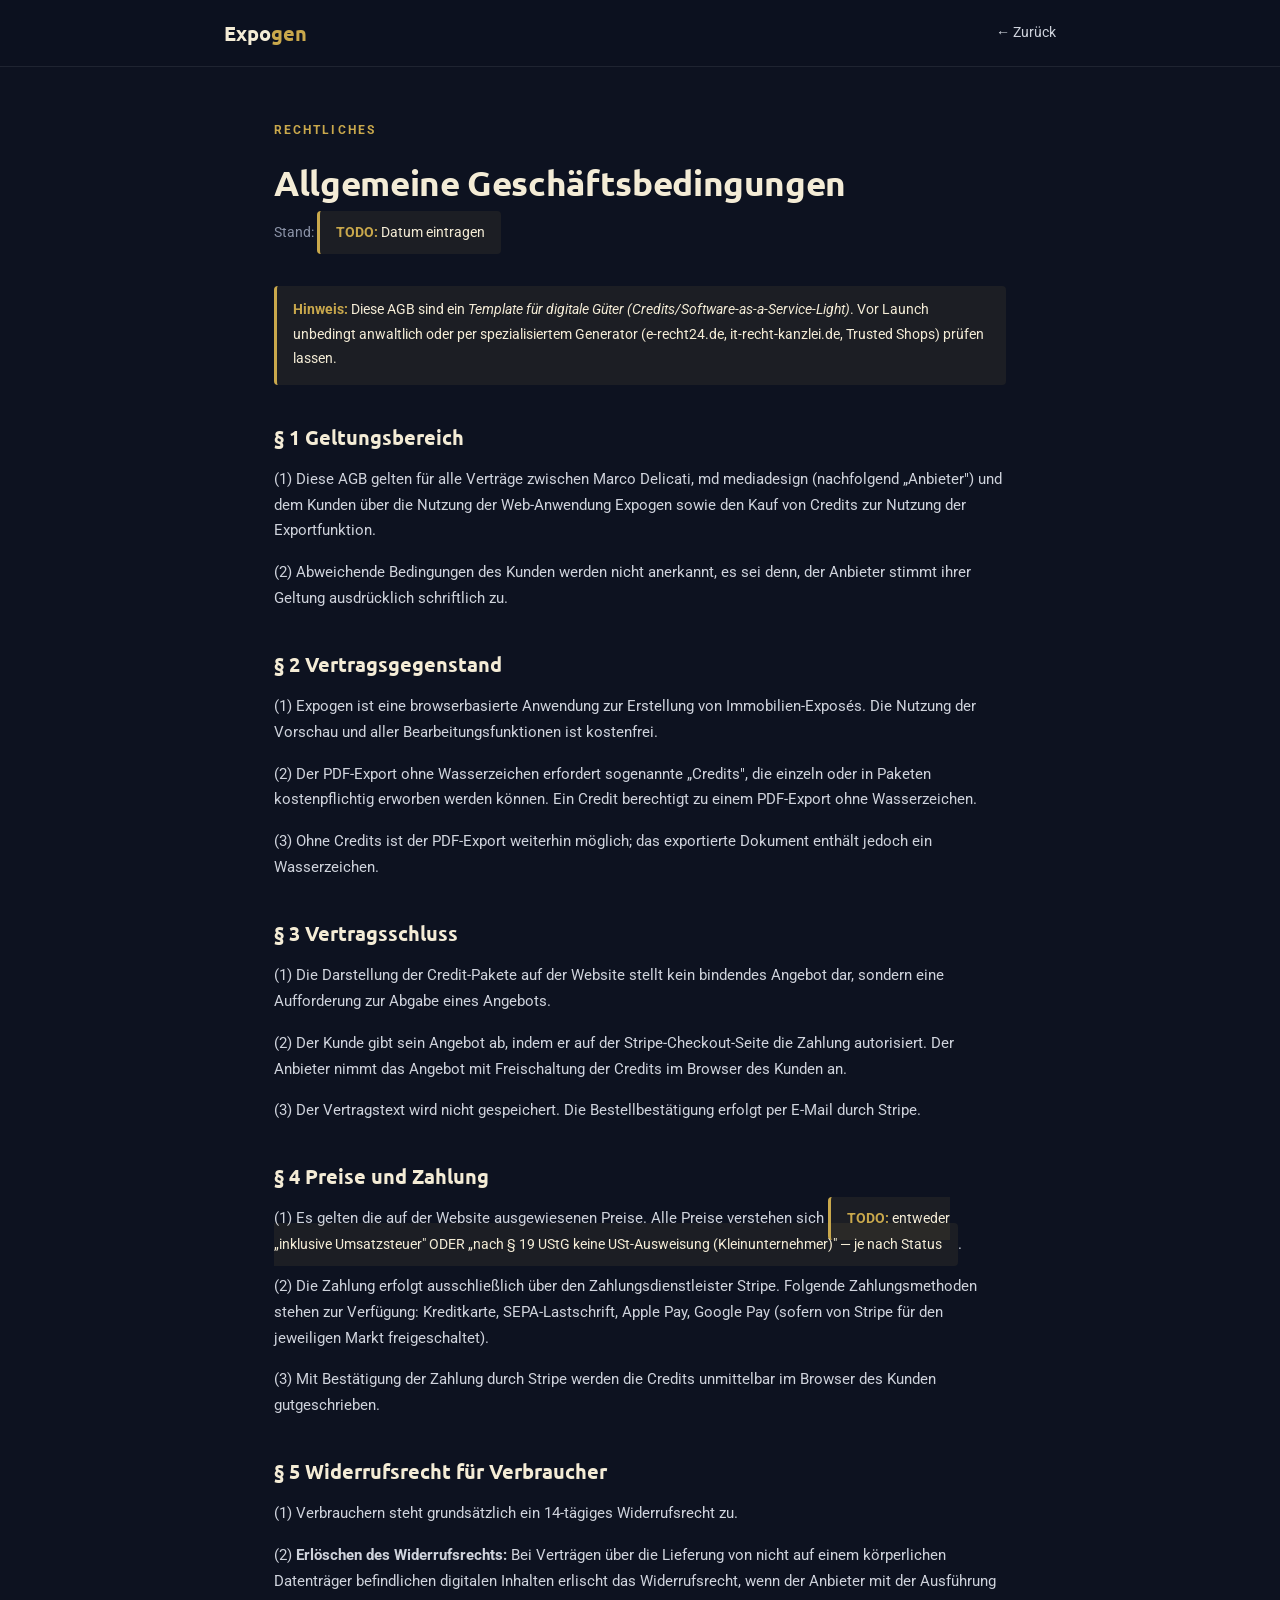
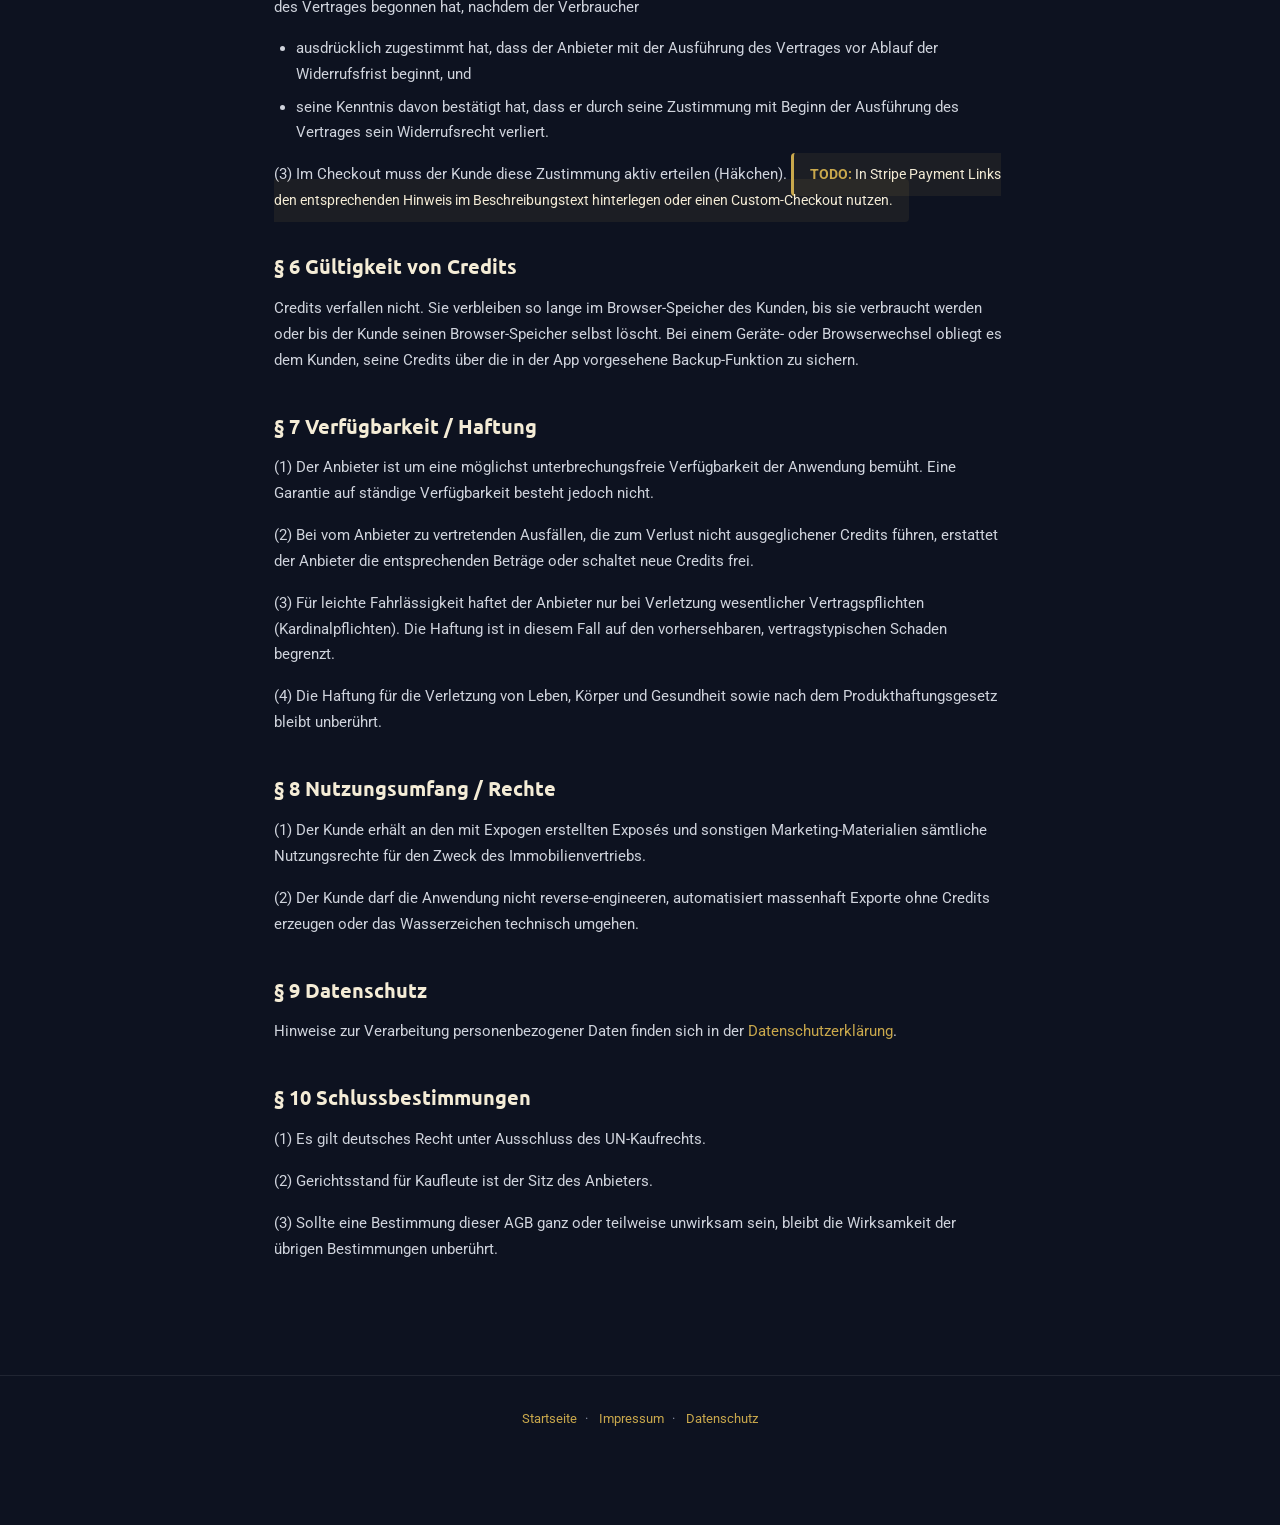
==== agb.html @ 683b7d7d "Add public-facing site: landing page + legal pages (Launch-Plan Aufgaben 5 + 6) - marketing.html: He" ====
<!DOCTYPE html>
<html lang="de">
<head>
<meta charset="UTF-8">
<meta name="viewport" content="width=device-width,initial-scale=1">
<title>Allgemeine Geschäftsbedingungen – Expogen</title>
<meta name="robots" content="index, follow">
<link rel="preconnect" href="https://fonts.googleapis.com">
<link href="https://fonts.googleapis.com/css2?family=Roboto:wght@300;400;500;700&family=Ubuntu:wght@400;500;700&display=swap" rel="stylesheet">
<link rel="stylesheet" href="legal.css">
</head>
<body>

<header class="nav">
  <div class="nav-inner">
    <a href="marketing.html" class="brand">Expo<span>gen</span></a>
    <a href="marketing.html" class="nav-back">← Zurück</a>
  </div>
</header>

<main class="wrap">
  <div class="kicker">Rechtliches</div>
  <h1>Allgemeine Geschäftsbedingungen</h1>
  <p class="updated">Stand: <span class="todo"><strong>TODO:</strong> Datum eintragen</span></p>

  <div class="todo"><strong>Hinweis:</strong> Diese AGB sind ein <em>Template für digitale Güter (Credits/Software-as-a-Service-Light)</em>. Vor Launch unbedingt anwaltlich oder per spezialisiertem Generator (e-recht24.de, it-recht-kanzlei.de, Trusted Shops) prüfen lassen.</div>

  <h2>§ 1 Geltungsbereich</h2>
  <p>(1) Diese AGB gelten für alle Verträge zwischen Marco Delicati, md mediadesign (nachfolgend „Anbieter") und dem Kunden über die Nutzung der Web-Anwendung Expogen sowie den Kauf von Credits zur Nutzung der Exportfunktion.</p>
  <p>(2) Abweichende Bedingungen des Kunden werden nicht anerkannt, es sei denn, der Anbieter stimmt ihrer Geltung ausdrücklich schriftlich zu.</p>

  <h2>§ 2 Vertragsgegenstand</h2>
  <p>(1) Expogen ist eine browserbasierte Anwendung zur Erstellung von Immobilien-Exposés. Die Nutzung der Vorschau und aller Bearbeitungsfunktionen ist kostenfrei.</p>
  <p>(2) Der PDF-Export ohne Wasserzeichen erfordert sogenannte „Credits", die einzeln oder in Paketen kostenpflichtig erworben werden können. Ein Credit berechtigt zu einem PDF-Export ohne Wasserzeichen.</p>
  <p>(3) Ohne Credits ist der PDF-Export weiterhin möglich; das exportierte Dokument enthält jedoch ein Wasserzeichen.</p>

  <h2>§ 3 Vertragsschluss</h2>
  <p>(1) Die Darstellung der Credit-Pakete auf der Website stellt kein bindendes Angebot dar, sondern eine Aufforderung zur Abgabe eines Angebots.</p>
  <p>(2) Der Kunde gibt sein Angebot ab, indem er auf der Stripe-Checkout-Seite die Zahlung autorisiert. Der Anbieter nimmt das Angebot mit Freischaltung der Credits im Browser des Kunden an.</p>
  <p>(3) Der Vertragstext wird nicht gespeichert. Die Bestellbestätigung erfolgt per E-Mail durch Stripe.</p>

  <h2>§ 4 Preise und Zahlung</h2>
  <p>(1) Es gelten die auf der Website ausgewiesenen Preise. Alle Preise verstehen sich <span class="todo"><strong>TODO:</strong> entweder „inklusive Umsatzsteuer" ODER „nach § 19 UStG keine USt-Ausweisung (Kleinunternehmer)" — je nach Status</span>.</p>
  <p>(2) Die Zahlung erfolgt ausschließlich über den Zahlungsdienstleister Stripe. Folgende Zahlungsmethoden stehen zur Verfügung: Kreditkarte, SEPA-Lastschrift, Apple Pay, Google Pay (sofern von Stripe für den jeweiligen Markt freigeschaltet).</p>
  <p>(3) Mit Bestätigung der Zahlung durch Stripe werden die Credits unmittelbar im Browser des Kunden gutgeschrieben.</p>

  <h2>§ 5 Widerrufsrecht für Verbraucher</h2>
  <p>(1) Verbrauchern steht grundsätzlich ein 14-tägiges Widerrufsrecht zu.</p>
  <p>(2) <strong>Erlöschen des Widerrufsrechts:</strong> Bei Verträgen über die Lieferung von nicht auf einem körperlichen Datenträger befindlichen digitalen Inhalten erlischt das Widerrufsrecht, wenn der Anbieter mit der Ausführung des Vertrages begonnen hat, nachdem der Verbraucher</p>
  <ul>
    <li>ausdrücklich zugestimmt hat, dass der Anbieter mit der Ausführung des Vertrages vor Ablauf der Widerrufsfrist beginnt, und</li>
    <li>seine Kenntnis davon bestätigt hat, dass er durch seine Zustimmung mit Beginn der Ausführung des Vertrages sein Widerrufsrecht verliert.</li>
  </ul>
  <p>(3) Im Checkout muss der Kunde diese Zustimmung aktiv erteilen (Häkchen). <span class="todo"><strong>TODO:</strong> In Stripe Payment Links den entsprechenden Hinweis im Beschreibungstext hinterlegen oder einen Custom-Checkout nutzen.</span></p>

  <h2>§ 6 Gültigkeit von Credits</h2>
  <p>Credits verfallen nicht. Sie verbleiben so lange im Browser-Speicher des Kunden, bis sie verbraucht werden oder bis der Kunde seinen Browser-Speicher selbst löscht. Bei einem Geräte- oder Browserwechsel obliegt es dem Kunden, seine Credits über die in der App vorgesehene Backup-Funktion zu sichern.</p>

  <h2>§ 7 Verfügbarkeit / Haftung</h2>
  <p>(1) Der Anbieter ist um eine möglichst unterbrechungsfreie Verfügbarkeit der Anwendung bemüht. Eine Garantie auf ständige Verfügbarkeit besteht jedoch nicht.</p>
  <p>(2) Bei vom Anbieter zu vertretenden Ausfällen, die zum Verlust nicht ausgeglichener Credits führen, erstattet der Anbieter die entsprechenden Beträge oder schaltet neue Credits frei.</p>
  <p>(3) Für leichte Fahrlässigkeit haftet der Anbieter nur bei Verletzung wesentlicher Vertragspflichten (Kardinalpflichten). Die Haftung ist in diesem Fall auf den vorhersehbaren, vertragstypischen Schaden begrenzt.</p>
  <p>(4) Die Haftung für die Verletzung von Leben, Körper und Gesundheit sowie nach dem Produkthaftungsgesetz bleibt unberührt.</p>

  <h2>§ 8 Nutzungsumfang / Rechte</h2>
  <p>(1) Der Kunde erhält an den mit Expogen erstellten Exposés und sonstigen Marketing-Materialien sämtliche Nutzungsrechte für den Zweck des Immobilienvertriebs.</p>
  <p>(2) Der Kunde darf die Anwendung nicht reverse-engineeren, automatisiert massenhaft Exporte ohne Credits erzeugen oder das Wasserzeichen technisch umgehen.</p>

  <h2>§ 9 Datenschutz</h2>
  <p>Hinweise zur Verarbeitung personenbezogener Daten finden sich in der <a href="datenschutz.html">Datenschutzerklärung</a>.</p>

  <h2>§ 10 Schlussbestimmungen</h2>
  <p>(1) Es gilt deutsches Recht unter Ausschluss des UN-Kaufrechts.</p>
  <p>(2) Gerichtsstand für Kaufleute ist der Sitz des Anbieters.</p>
  <p>(3) Sollte eine Bestimmung dieser AGB ganz oder teilweise unwirksam sein, bleibt die Wirksamkeit der übrigen Bestimmungen unberührt.</p>
</main>

<footer>
  <a href="marketing.html">Startseite</a>·
  <a href="impressum.html">Impressum</a>·
  <a href="datenschutz.html">Datenschutz</a>
</footer>

</body>
</html>
---- legal.css ----
:root{
  --navy:#0d1220;
  --navy2:#141b30;
  --gold:#c9a84c;
  --cream:#f4ecd6;
  --text:#cfd3dc;
  --muted:#8b93a7;
  --border:rgba(255,255,255,.08);
}
*{box-sizing:border-box;margin:0;padding:0}
body{font-family:'Roboto',sans-serif;background:var(--navy);color:var(--text);line-height:1.7;-webkit-font-smoothing:antialiased;padding-bottom:4rem}
a{color:var(--gold);text-decoration:none}
a:hover{text-decoration:underline}
.nav{position:sticky;top:0;z-index:10;background:rgba(13,18,32,.85);backdrop-filter:blur(12px);border-bottom:1px solid var(--border)}
.nav-inner{display:flex;align-items:center;justify-content:space-between;padding:1rem 1.5rem;max-width:880px;margin:0 auto}
.brand{font-family:'Ubuntu',sans-serif;font-weight:700;font-size:1.25rem;color:var(--cream)}
.brand span{color:var(--gold)}
.nav-back{font-size:.88rem;color:var(--text)}
.wrap{max-width:780px;margin:0 auto;padding:3rem 1.5rem}
h1{font-family:'Ubuntu',sans-serif;font-size:clamp(1.7rem,3.5vw,2.2rem);color:var(--cream);margin-bottom:.5rem;letter-spacing:-.01em}
.kicker{display:inline-block;font-size:.72rem;letter-spacing:.18em;text-transform:uppercase;color:var(--gold);font-weight:700;margin-bottom:.8rem}
.updated{color:var(--muted);font-size:.85rem;margin-bottom:2.5rem}
h2{font-family:'Ubuntu',sans-serif;color:var(--cream);font-size:1.25rem;margin:2.2rem 0 .8rem;font-weight:700}
h3{font-family:'Ubuntu',sans-serif;color:var(--cream);font-size:1rem;margin:1.6rem 0 .6rem;font-weight:700}
p, ul{margin-bottom:1rem;font-size:.95rem}
ul{padding-left:1.4rem}
li{margin-bottom:.4rem}
.todo{background:rgba(201,168,76,.08);border-left:3px solid var(--gold);padding:.8rem 1rem;border-radius:4px;color:var(--cream);font-size:.9rem;margin:1rem 0}
.todo strong{color:var(--gold)}
footer{padding:2rem 0;border-top:1px solid var(--border);text-align:center;font-size:.8rem;color:var(--muted);margin-top:3rem}
footer a{margin:0 .5rem}
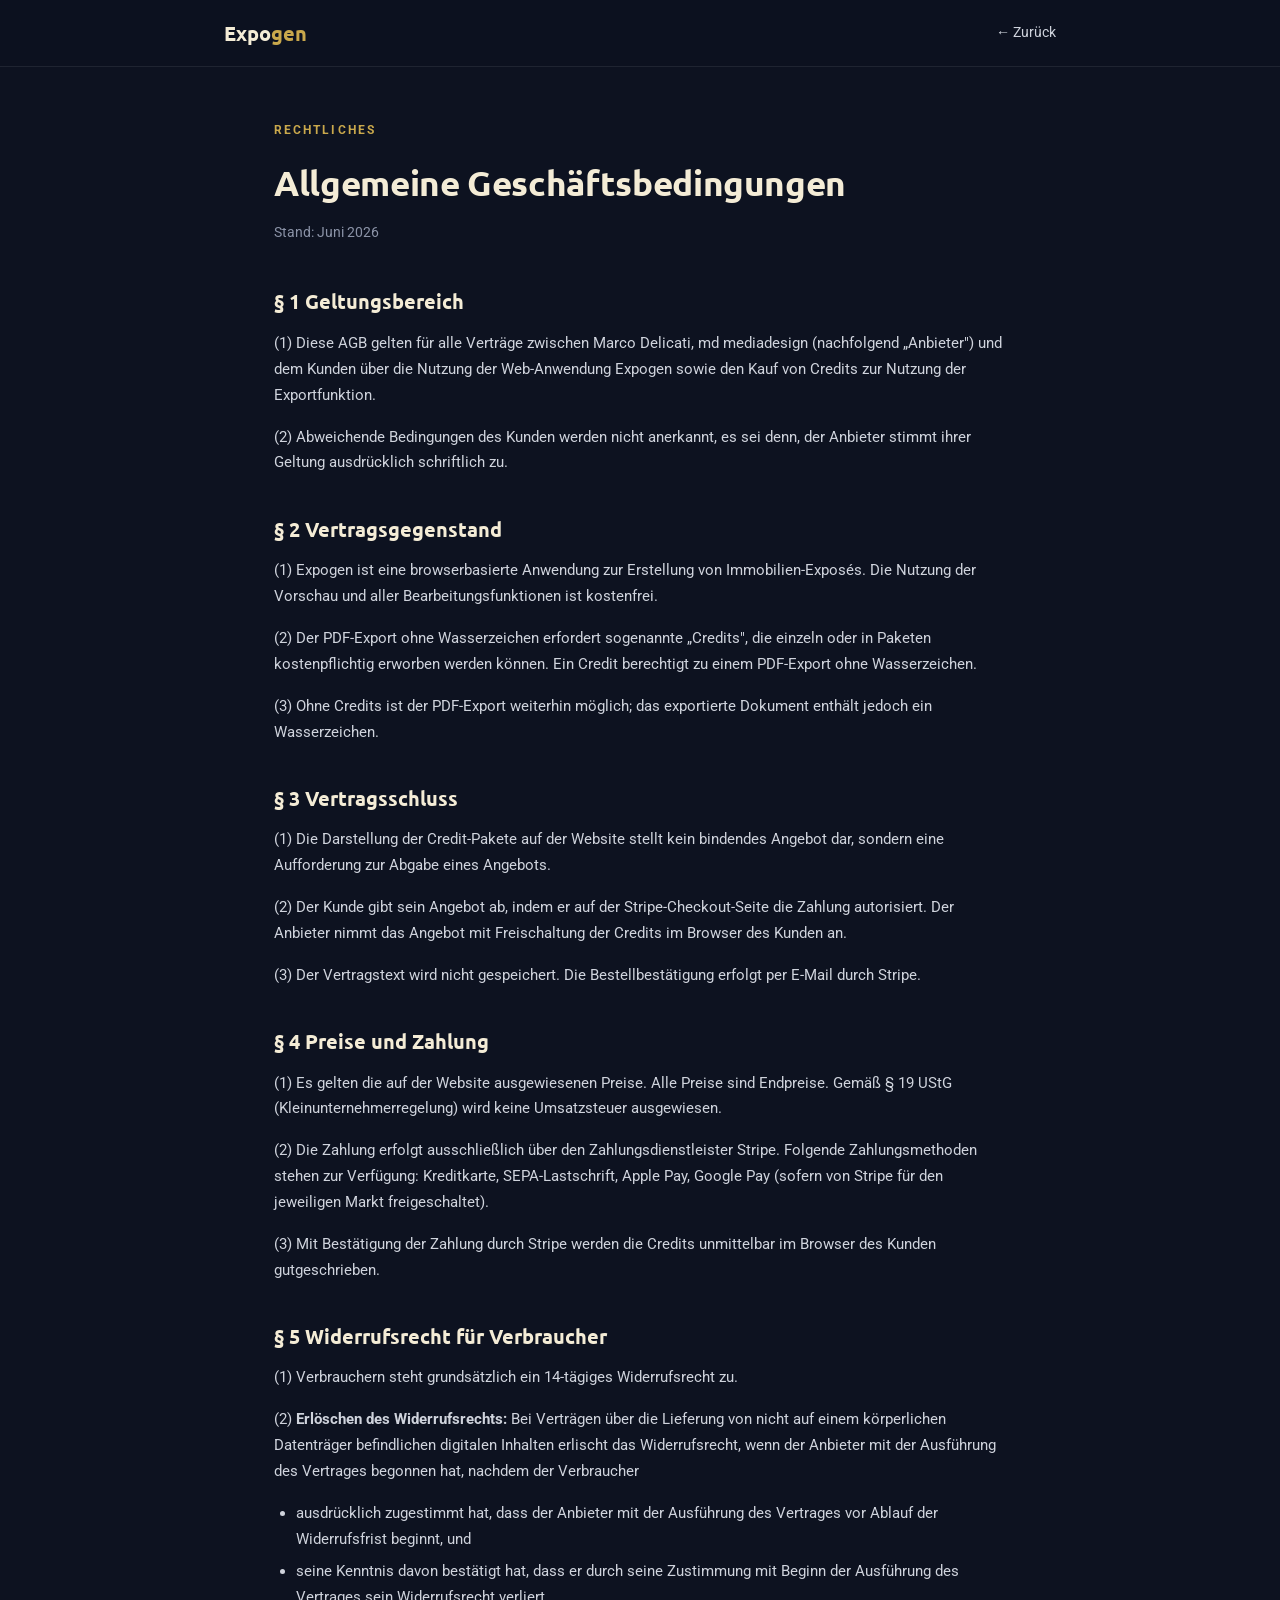
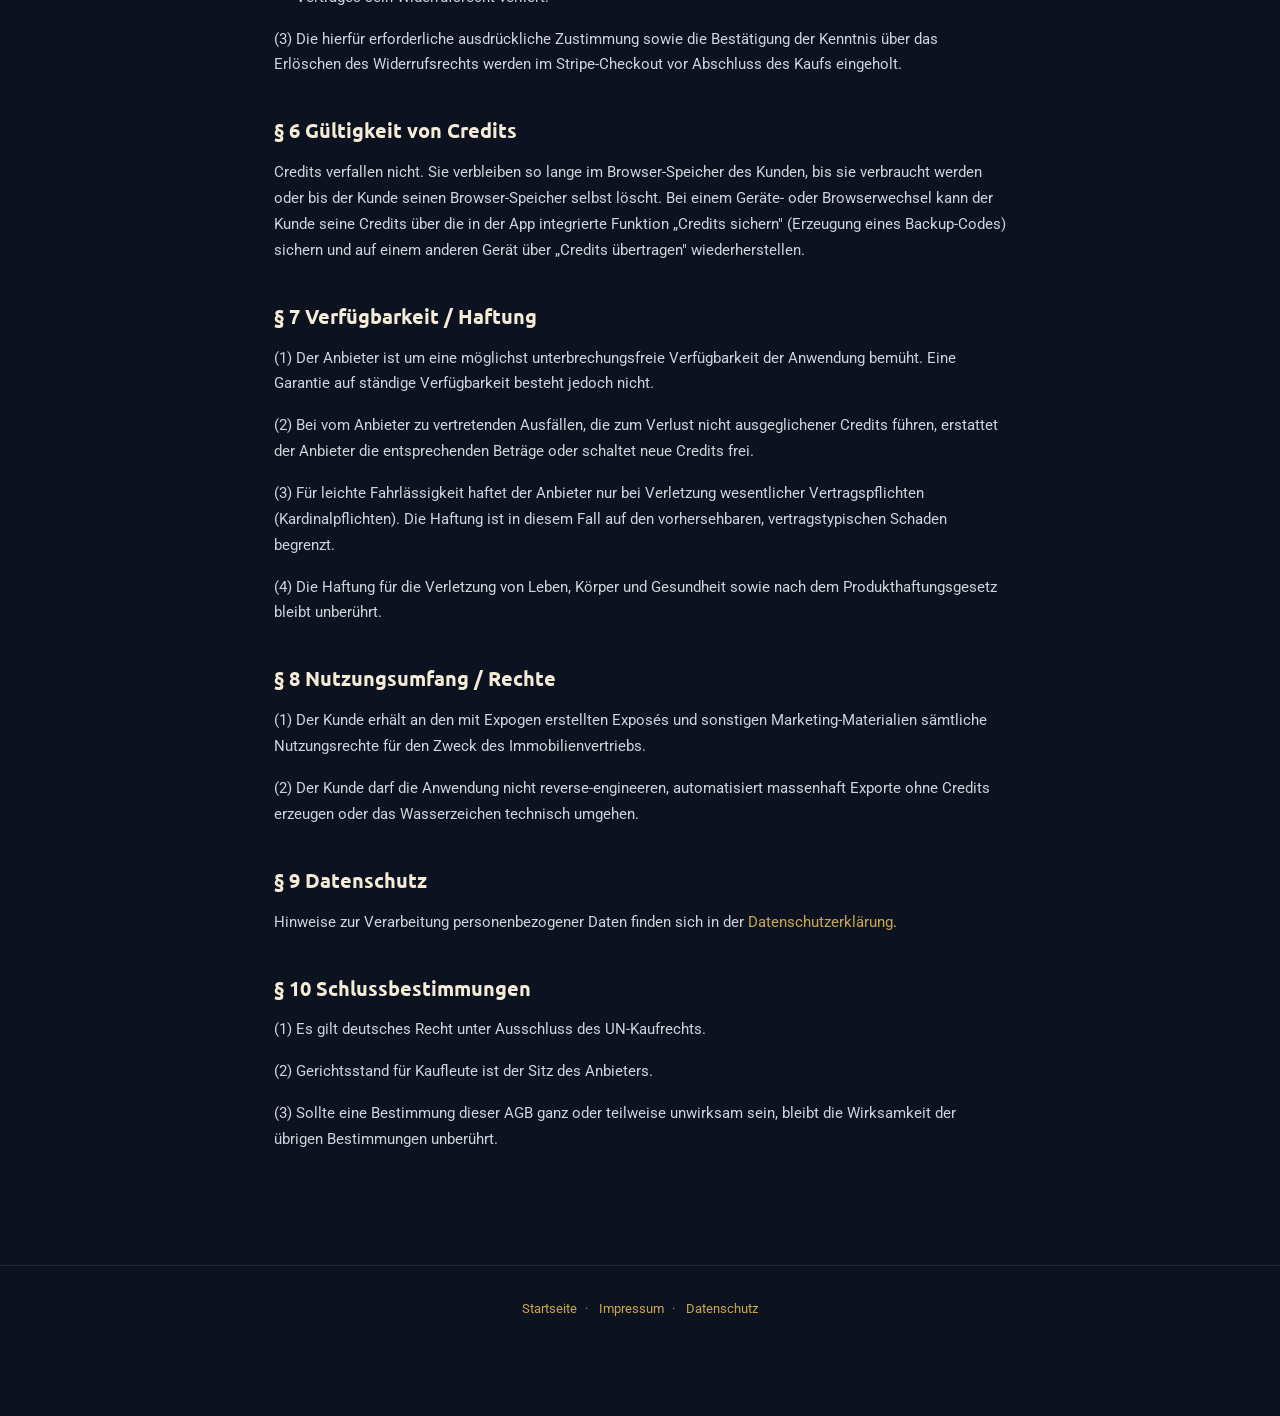
==== commit d020e56c: "Launch-ready: Vercel-Struktur, SEO, Brand-Assets, DSGVO-Texte, Credit-Backup Struktur (Vercel cleanU" ====
--- a/agb.html
+++ b/agb.html
@@ -8,22 +8,23 @@
 <link rel="preconnect" href="https://fonts.googleapis.com">
 <link href="https://fonts.googleapis.com/css2?family=Roboto:wght@300;400;500;700&family=Ubuntu:wght@400;500;700&display=swap" rel="stylesheet">
 <link rel="stylesheet" href="legal.css">
+<link rel="icon" href="/favicon.svg" type="image/svg+xml">
+<link rel="apple-touch-icon" href="/apple-touch-icon.png">
+<link rel="manifest" href="/site.webmanifest">
 </head>
 <body>
 
 <header class="nav">
   <div class="nav-inner">
-    <a href="marketing.html" class="brand">Expo<span>gen</span></a>
-    <a href="marketing.html" class="nav-back">← Zurück</a>
+    <a href="/" class="brand">Expo<span>gen</span></a>
+    <a href="/" class="nav-back">← Zurück</a>
   </div>
 </header>
 
 <main class="wrap">
   <div class="kicker">Rechtliches</div>
   <h1>Allgemeine Geschäftsbedingungen</h1>
-  <p class="updated">Stand: <span class="todo"><strong>TODO:</strong> Datum eintragen</span></p>
-
-  <div class="todo"><strong>Hinweis:</strong> Diese AGB sind ein <em>Template für digitale Güter (Credits/Software-as-a-Service-Light)</em>. Vor Launch unbedingt anwaltlich oder per spezialisiertem Generator (e-recht24.de, it-recht-kanzlei.de, Trusted Shops) prüfen lassen.</div>
+  <p class="updated">Stand: Juni 2026</p>
 
   <h2>§ 1 Geltungsbereich</h2>
   <p>(1) Diese AGB gelten für alle Verträge zwischen Marco Delicati, md mediadesign (nachfolgend „Anbieter") und dem Kunden über die Nutzung der Web-Anwendung Expogen sowie den Kauf von Credits zur Nutzung der Exportfunktion.</p>
@@ -40,7 +41,7 @@
   <p>(3) Der Vertragstext wird nicht gespeichert. Die Bestellbestätigung erfolgt per E-Mail durch Stripe.</p>
 
   <h2>§ 4 Preise und Zahlung</h2>
-  <p>(1) Es gelten die auf der Website ausgewiesenen Preise. Alle Preise verstehen sich <span class="todo"><strong>TODO:</strong> entweder „inklusive Umsatzsteuer" ODER „nach § 19 UStG keine USt-Ausweisung (Kleinunternehmer)" — je nach Status</span>.</p>
+  <p>(1) Es gelten die auf der Website ausgewiesenen Preise. Alle Preise sind Endpreise. Gemäß § 19 UStG (Kleinunternehmerregelung) wird keine Umsatzsteuer ausgewiesen.</p>
   <p>(2) Die Zahlung erfolgt ausschließlich über den Zahlungsdienstleister Stripe. Folgende Zahlungsmethoden stehen zur Verfügung: Kreditkarte, SEPA-Lastschrift, Apple Pay, Google Pay (sofern von Stripe für den jeweiligen Markt freigeschaltet).</p>
   <p>(3) Mit Bestätigung der Zahlung durch Stripe werden die Credits unmittelbar im Browser des Kunden gutgeschrieben.</p>
 
@@ -51,10 +52,10 @@
     <li>ausdrücklich zugestimmt hat, dass der Anbieter mit der Ausführung des Vertrages vor Ablauf der Widerrufsfrist beginnt, und</li>
     <li>seine Kenntnis davon bestätigt hat, dass er durch seine Zustimmung mit Beginn der Ausführung des Vertrages sein Widerrufsrecht verliert.</li>
   </ul>
-  <p>(3) Im Checkout muss der Kunde diese Zustimmung aktiv erteilen (Häkchen). <span class="todo"><strong>TODO:</strong> In Stripe Payment Links den entsprechenden Hinweis im Beschreibungstext hinterlegen oder einen Custom-Checkout nutzen.</span></p>
+  <p>(3) Die hierfür erforderliche ausdrückliche Zustimmung sowie die Bestätigung der Kenntnis über das Erlöschen des Widerrufsrechts werden im Stripe-Checkout vor Abschluss des Kaufs eingeholt.</p>
 
   <h2>§ 6 Gültigkeit von Credits</h2>
-  <p>Credits verfallen nicht. Sie verbleiben so lange im Browser-Speicher des Kunden, bis sie verbraucht werden oder bis der Kunde seinen Browser-Speicher selbst löscht. Bei einem Geräte- oder Browserwechsel obliegt es dem Kunden, seine Credits über die in der App vorgesehene Backup-Funktion zu sichern.</p>
+  <p>Credits verfallen nicht. Sie verbleiben so lange im Browser-Speicher des Kunden, bis sie verbraucht werden oder bis der Kunde seinen Browser-Speicher selbst löscht. Bei einem Geräte- oder Browserwechsel kann der Kunde seine Credits über die in der App integrierte Funktion „Credits sichern" (Erzeugung eines Backup-Codes) sichern und auf einem anderen Gerät über „Credits übertragen" wiederherstellen.</p>
 
   <h2>§ 7 Verfügbarkeit / Haftung</h2>
   <p>(1) Der Anbieter ist um eine möglichst unterbrechungsfreie Verfügbarkeit der Anwendung bemüht. Eine Garantie auf ständige Verfügbarkeit besteht jedoch nicht.</p>
@@ -67,7 +68,7 @@
   <p>(2) Der Kunde darf die Anwendung nicht reverse-engineeren, automatisiert massenhaft Exporte ohne Credits erzeugen oder das Wasserzeichen technisch umgehen.</p>
 
   <h2>§ 9 Datenschutz</h2>
-  <p>Hinweise zur Verarbeitung personenbezogener Daten finden sich in der <a href="datenschutz.html">Datenschutzerklärung</a>.</p>
+  <p>Hinweise zur Verarbeitung personenbezogener Daten finden sich in der <a href="/datenschutz">Datenschutzerklärung</a>.</p>
 
   <h2>§ 10 Schlussbestimmungen</h2>
   <p>(1) Es gilt deutsches Recht unter Ausschluss des UN-Kaufrechts.</p>
@@ -76,10 +77,11 @@
 </main>
 
 <footer>
-  <a href="marketing.html">Startseite</a>·
-  <a href="impressum.html">Impressum</a>·
-  <a href="datenschutz.html">Datenschutz</a>
+  <a href="/">Startseite</a>·
+  <a href="/impressum">Impressum</a>·
+  <a href="/datenschutz">Datenschutz</a>
 </footer>
 
+<script defer src="/_vercel/insights/script.js"></script>
 </body>
 </html>
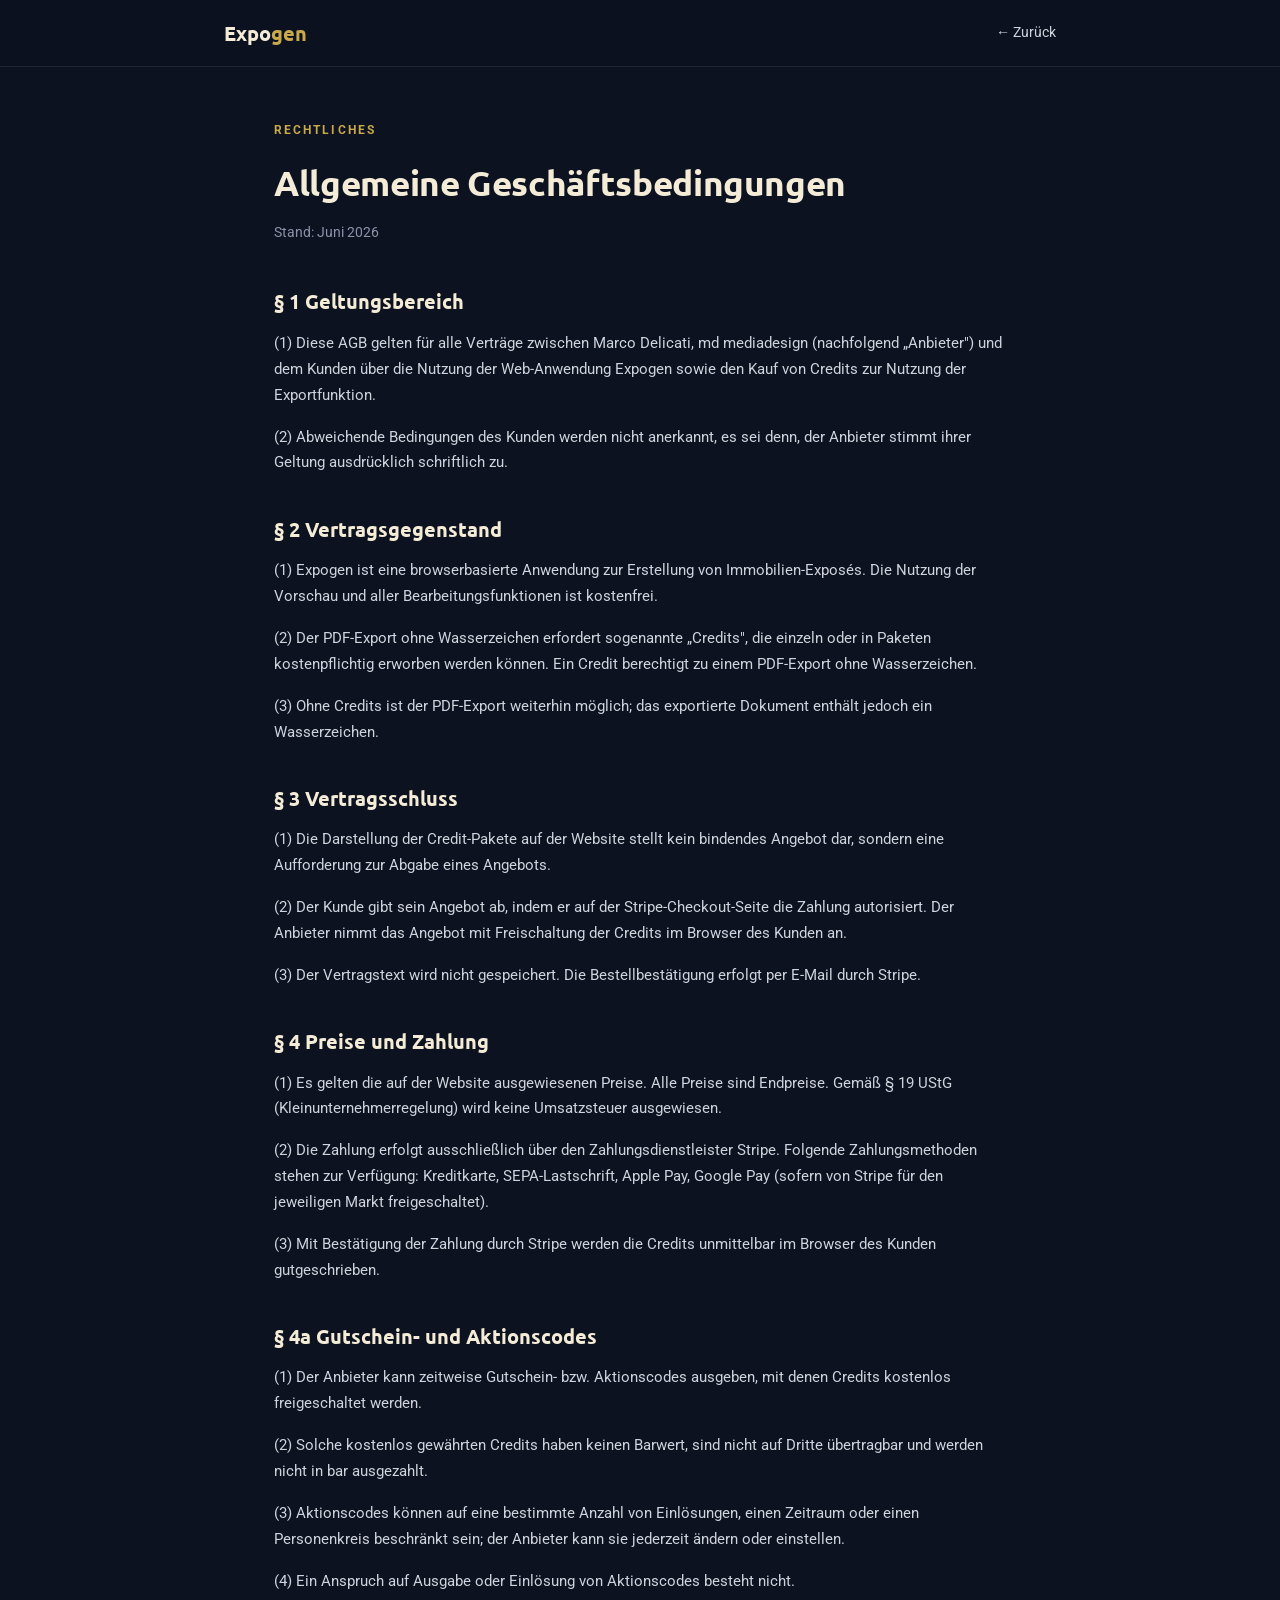
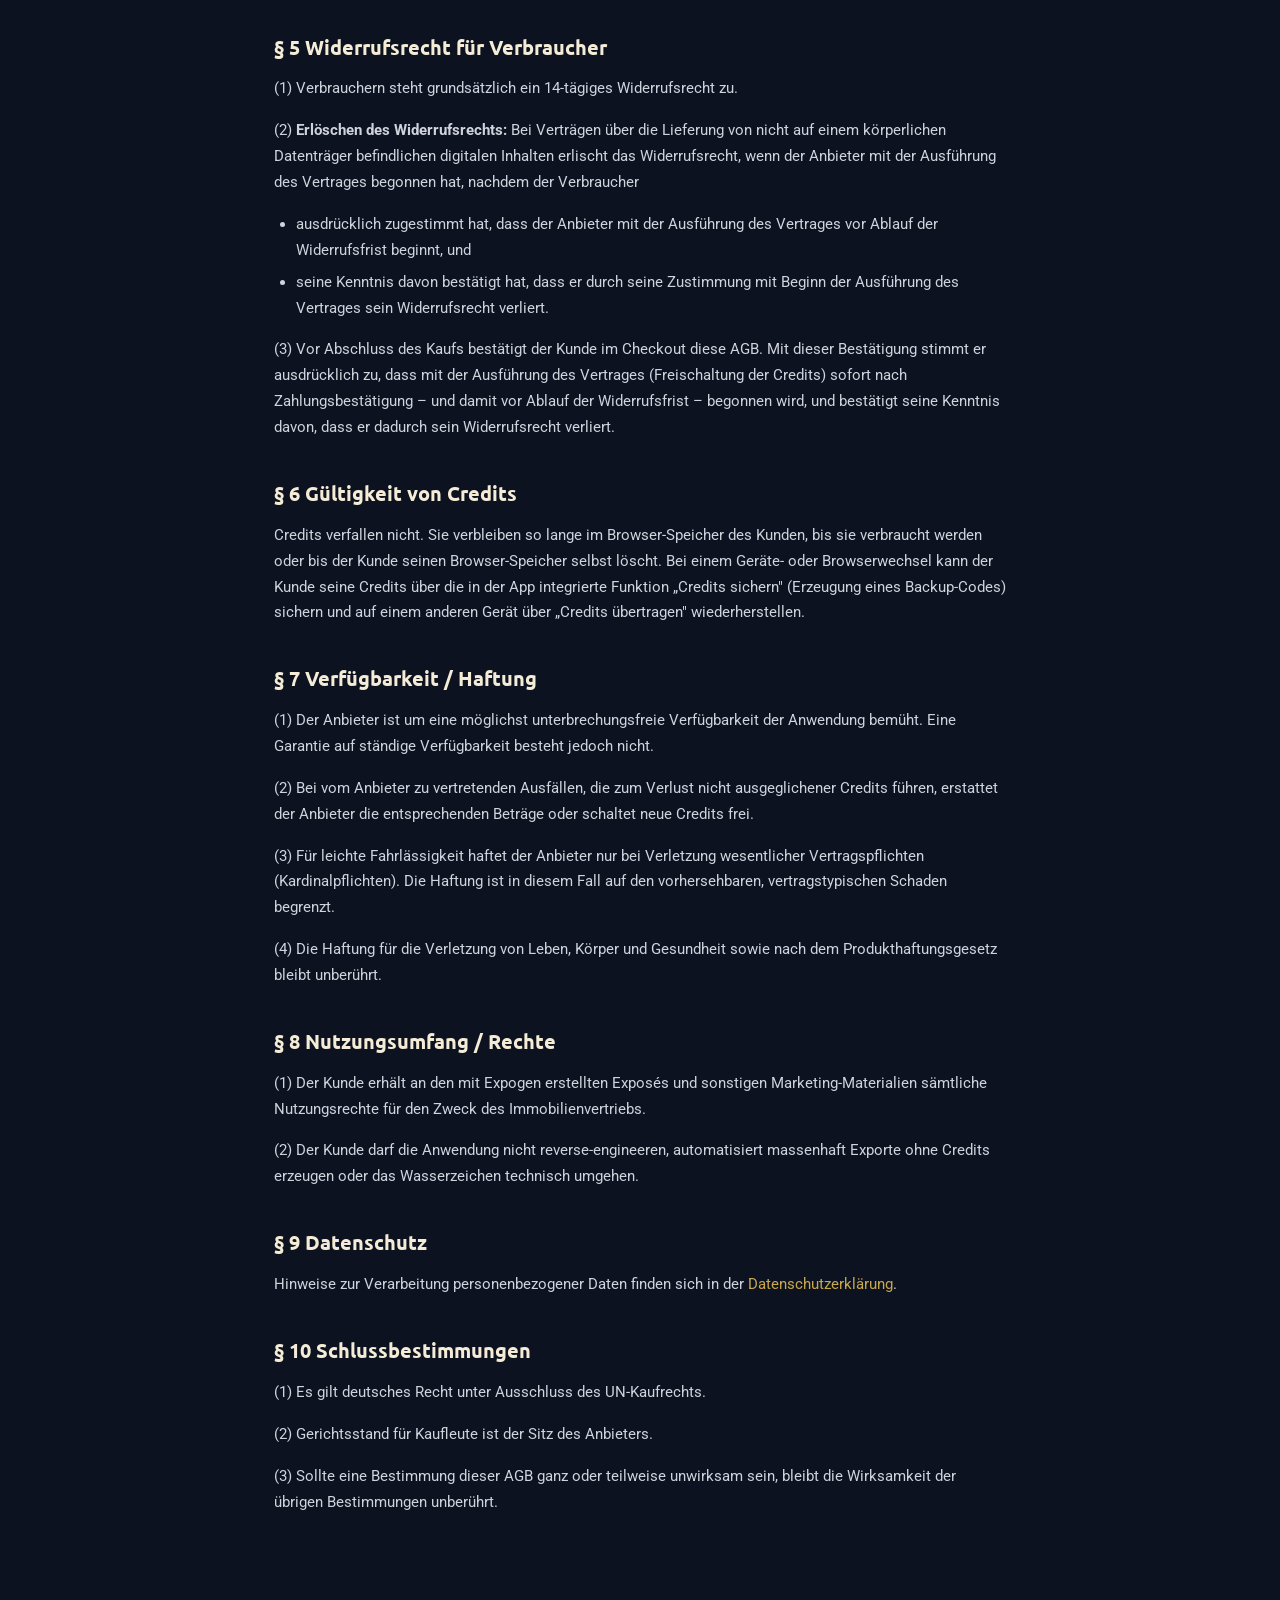
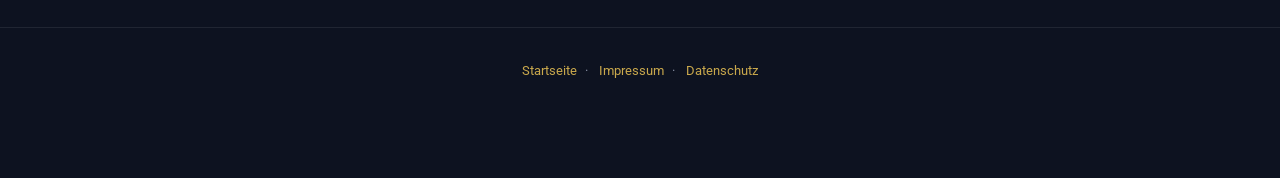
==== commit 47b8ffac: "Recht: Pflicht-Links in der App + AGB für Gutscheine/Widerruf - app.html: Footer mit Impressum/Daten" ====
--- a/agb.html
+++ b/agb.html
@@ -45,6 +45,12 @@
   <p>(2) Die Zahlung erfolgt ausschließlich über den Zahlungsdienstleister Stripe. Folgende Zahlungsmethoden stehen zur Verfügung: Kreditkarte, SEPA-Lastschrift, Apple Pay, Google Pay (sofern von Stripe für den jeweiligen Markt freigeschaltet).</p>
   <p>(3) Mit Bestätigung der Zahlung durch Stripe werden die Credits unmittelbar im Browser des Kunden gutgeschrieben.</p>
 
+  <h2>§ 4a Gutschein- und Aktionscodes</h2>
+  <p>(1) Der Anbieter kann zeitweise Gutschein- bzw. Aktionscodes ausgeben, mit denen Credits kostenlos freigeschaltet werden.</p>
+  <p>(2) Solche kostenlos gewährten Credits haben keinen Barwert, sind nicht auf Dritte übertragbar und werden nicht in bar ausgezahlt.</p>
+  <p>(3) Aktionscodes können auf eine bestimmte Anzahl von Einlösungen, einen Zeitraum oder einen Personenkreis beschränkt sein; der Anbieter kann sie jederzeit ändern oder einstellen.</p>
+  <p>(4) Ein Anspruch auf Ausgabe oder Einlösung von Aktionscodes besteht nicht.</p>
+
   <h2>§ 5 Widerrufsrecht für Verbraucher</h2>
   <p>(1) Verbrauchern steht grundsätzlich ein 14-tägiges Widerrufsrecht zu.</p>
   <p>(2) <strong>Erlöschen des Widerrufsrechts:</strong> Bei Verträgen über die Lieferung von nicht auf einem körperlichen Datenträger befindlichen digitalen Inhalten erlischt das Widerrufsrecht, wenn der Anbieter mit der Ausführung des Vertrages begonnen hat, nachdem der Verbraucher</p>
@@ -52,7 +58,7 @@
     <li>ausdrücklich zugestimmt hat, dass der Anbieter mit der Ausführung des Vertrages vor Ablauf der Widerrufsfrist beginnt, und</li>
     <li>seine Kenntnis davon bestätigt hat, dass er durch seine Zustimmung mit Beginn der Ausführung des Vertrages sein Widerrufsrecht verliert.</li>
   </ul>
-  <p>(3) Die hierfür erforderliche ausdrückliche Zustimmung sowie die Bestätigung der Kenntnis über das Erlöschen des Widerrufsrechts werden im Stripe-Checkout vor Abschluss des Kaufs eingeholt.</p>
+  <p>(3) Vor Abschluss des Kaufs bestätigt der Kunde im Checkout diese AGB. Mit dieser Bestätigung stimmt er ausdrücklich zu, dass mit der Ausführung des Vertrages (Freischaltung der Credits) sofort nach Zahlungsbestätigung – und damit vor Ablauf der Widerrufsfrist – begonnen wird, und bestätigt seine Kenntnis davon, dass er dadurch sein Widerrufsrecht verliert.</p>
 
   <h2>§ 6 Gültigkeit von Credits</h2>
   <p>Credits verfallen nicht. Sie verbleiben so lange im Browser-Speicher des Kunden, bis sie verbraucht werden oder bis der Kunde seinen Browser-Speicher selbst löscht. Bei einem Geräte- oder Browserwechsel kann der Kunde seine Credits über die in der App integrierte Funktion „Credits sichern" (Erzeugung eines Backup-Codes) sichern und auf einem anderen Gerät über „Credits übertragen" wiederherstellen.</p>
